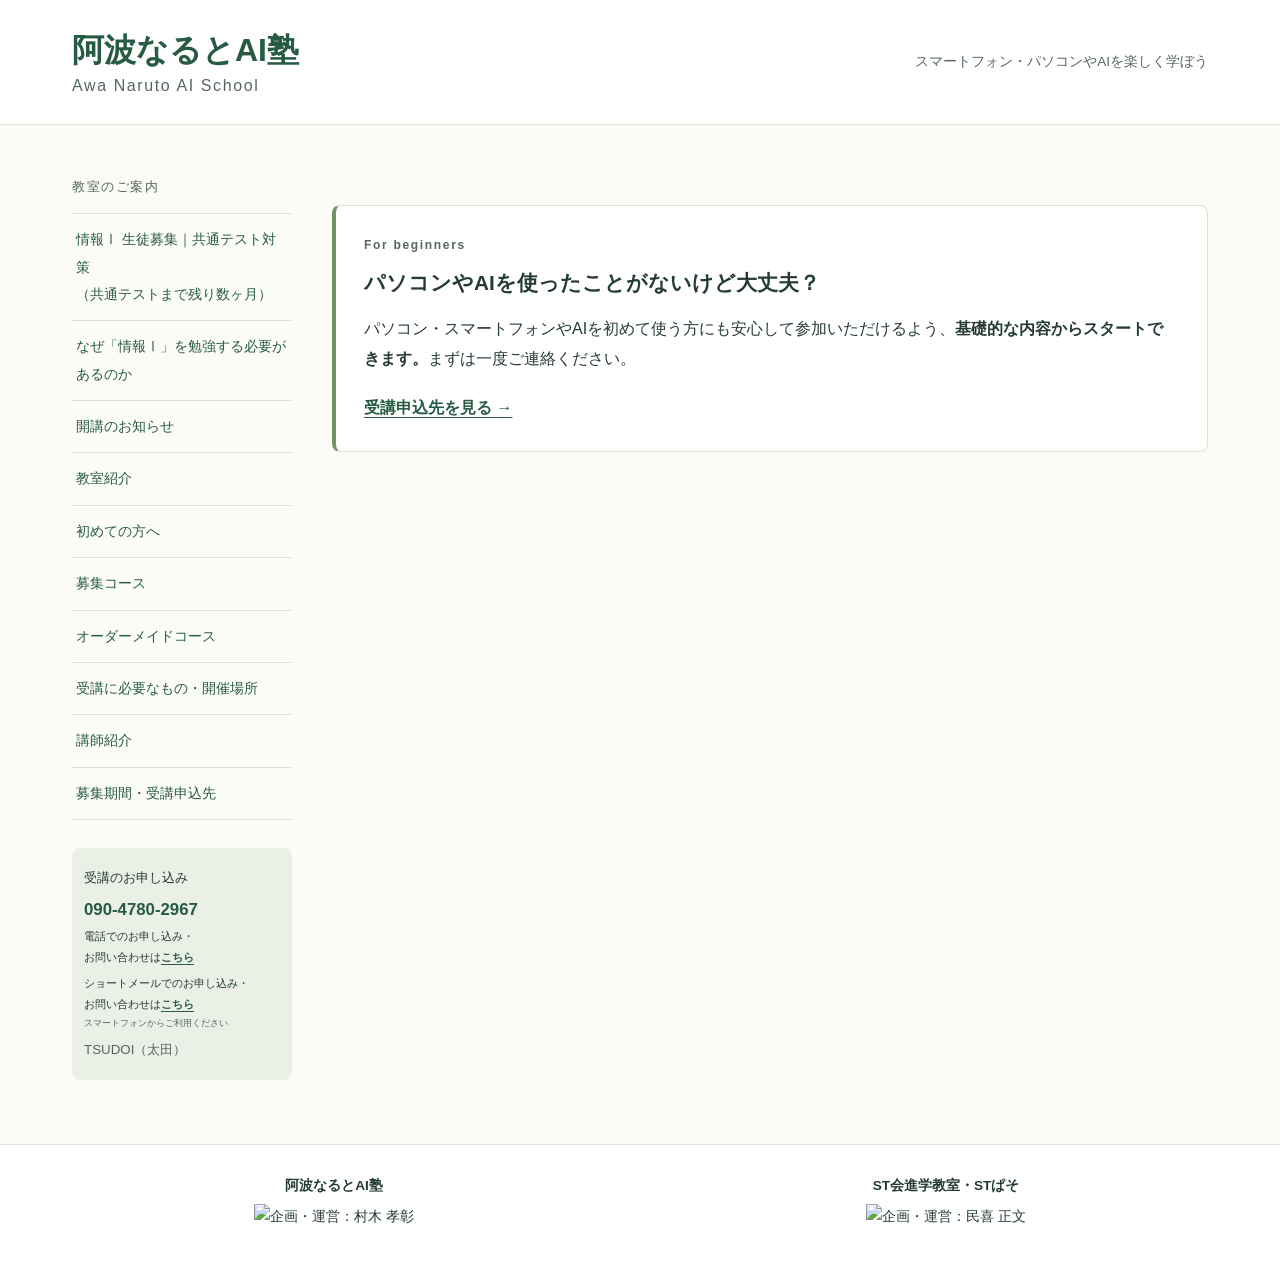
==== src/for-beginners.html @ 3575c4d2 "Initial commit" ====
<!doctype html>
<html lang="ja">
<head>
  <meta charset="UTF-8">
  <meta name="viewport" content="width=device-width, initial-scale=1.0">
  <meta name="description" content="阿波なるとAI塾の初めての方向けご案内。パソコン・スマートフォンやAIを初めて使う方も、基礎的な内容から学べます。">
  <title>初めての方へ｜阿波なるとAI塾</title>
  <link rel="stylesheet" href="style.css">
</head>
<body>
  <a class="skip-link" href="#main">本文へ移動</a>
  <header class="site-header">
    <div class="header-inner">
      <a class="brand" href="index.html#home">阿波なるとAI塾<span lang="en">Awa Naruto AI School</span></a>
      <p class="header-note">スマートフォン・パソコンやAIを楽しく学ぼう</p>
    </div>
  </header>
  <div class="layout">
    <nav class="site-nav" aria-label="メインメニュー">
      <p class="nav-label">教室のご案内</p>
      <ul>
        <li><a href="StudentRecruitmentInformationI.html">情報Ⅰ 生徒募集｜共通テスト対策<br>（共通テストまで残り数ヶ月）</a></li>
        <li><a href="NecessityOfInformationI.html">なぜ「情報Ⅰ」を勉強する必要があるのか</a></li>
        <li><a href="index.html#home">開講のお知らせ</a></li>
        <li><a href="what-you-learn.html">教室紹介</a></li>
        <li><a href="for-beginners.html">初めての方へ</a></li>
        <li><a href="courses.html">募集コース</a></li>
        <li><a href="CustomCourses.html">オーダーメイドコース</a></li>
        <li><a href="locations.html">受講に必要なもの・開催場所</a></li>
        <li><a href="instructor.html">講師紹介</a></li>
        <li><a href="contact.html">募集期間・受講申込先</a></li>
      </ul>
      <div class="nav-contact"><p>受講のお申し込み</p><span class="nav-phone">090-4780-2967</span><p class="contact-options">電話でのお申し込み・<br>お問い合わせは<a href="tel:09047802967">こちら</a></p><p class="contact-options">ショートメールでのお申し込み・<br>お問い合わせは<a href="sms:09047802967">こちら</a><br><small>スマートフォンからご利用ください</small></p><small>TSUDOI（太田）</small></div>
    </nav>
    <main id="main" class="main-content">
      <section id="beginners" class="section beginner-section" aria-labelledby="beginners-title">
        <p class="eyebrow" lang="en">For beginners</p>
        <h2 id="beginners-title">パソコンやAIを使ったことがないけど大丈夫？</h2>
        <p>パソコン・スマートフォンやAIを初めて使う方にも安心して参加いただけるよう、<strong>基礎的な内容からスタートできます。</strong>まずは一度ご連絡ください。</p>
        <a class="text-link" href="contact.html">受講申込先を見る <span aria-hidden="true">→</span></a>
      </section>
    </main>
  </div>
  <footer class="site-footer">
    <div class="footer-groups">
      <div class="footer-group">
        <p><a class="footer-home-link" href="index.html">阿波なるとAI塾</a></p>
        <p><img class="name-image" src="images/Operator_ai_juku_name.png" alt="企画・運営：村木 孝彰"></p>
      </div>
      <div class="footer-group">
        <p><a class="footer-home-link footer-st-link" href="../index.html">ST会進学教室・STぱそ</a></p>
        <p><img class="name-image" src="images/Operator_st_juku_name.png" alt="企画・運営：民喜 正文"></p>
      </div>
    </div>
  </footer>
</body>
</html>
---- src/style.css ----
:root {
  color-scheme: light;
  --ink: #253c33;
  --muted: #55675e;
  --green: #285b43;
  --line: #d9e3d9;
  --paper: #fcfcf7;
}
* { box-sizing: border-box; }
html { scroll-padding-top: 24px; }
body { margin: 0; background: var(--paper); color: var(--ink); font-family: "Noto Sans JP", "Hiragino Kaku Gothic ProN", "Yu Gothic", Meiryo, sans-serif; font-size: 16px; line-height: 1.9; overflow-wrap: anywhere; }
a { color: var(--green); text-underline-offset: .25em; }
a:hover { text-decoration-thickness: 2px; }
a:focus-visible { outline: 3px solid #a54d16; outline-offset: 5px; }
h1, h2, h3, p { margin-top: 0; }
h1, h2, h3 { line-height: 1.5; }
h2 { font-size: clamp(1.4rem, 2.1vw, 1.9rem); margin-bottom: 24px; }
h3 { font-size: 1.25rem; }
p { margin-bottom: 18px; }
p:last-child { margin-bottom: 0; }
.skip-link { position: absolute; top: 10px; left: 16px; padding: 8px 16px; background: white; transform: translateY(-200%); z-index: 2; }
.skip-link:focus { transform: translateY(0); }
.site-header { background: #fff; border-bottom: 1px solid var(--line); }
.header-inner { max-width: 1200px; margin: auto; padding: 26px 32px; display: flex; align-items: center; justify-content: space-between; gap: 24px; }
.brand { font-size: 2rem; font-weight: 700; text-decoration: none; line-height: 1.5; }
.brand span { display: block; font-size: 1rem; font-weight: 400; letter-spacing: .1em; color: var(--muted); }
.header-note { font-size: .85rem; color: var(--muted); margin: 0; }
.layout { max-width: 1200px; margin: 0 auto; padding: 40px 32px 64px; display: grid; grid-template-columns: 220px minmax(0, 1fr); gap: 40px; align-items: start; }
.site-nav { position: sticky; top: 24px; padding-top: 10px; }
.nav-label { font-size: .8rem; color: var(--muted); letter-spacing: .12em; margin-bottom: 14px; }
.site-nav ul { list-style: none; padding: 0; margin: 0; border-top: 1px solid var(--line); }
.site-nav li { border-bottom: 1px solid var(--line); }
.site-nav li a { display: block; padding: 12px 4px; font-size: .9rem; text-decoration: none; }
.site-nav li a:hover { background: #eaf0e6; }
.nav-contact { margin-top: 28px; padding: 18px 12px; background: #eaf0e6; border-radius: 8px; }
.nav-contact p { font-size: .8rem; margin-bottom: 4px; }
.nav-contact a { font-weight: 700; font-size: 1.05rem; white-space: nowrap; }
.nav-contact small { display: block; color: var(--muted); }
.main-content { min-width: 0; }
.hero { position: relative; isolation: isolate; overflow: hidden; background-color: #e9f0df; background-image: linear-gradient(rgb(233 240 223 / 88%), rgb(233 240 223 / 88%)), url("images/img_awa_naruto_ai_0001.png"); background-size: cover; background-position: center; background-repeat: no-repeat; background-attachment: scroll; padding: 48px 40px; border-radius: 12px; }
.eyebrow { font-size: .75rem; letter-spacing: .14em; color: var(--muted); font-weight: 700; margin-bottom: 10px; }
.badge { display: inline-block; padding: 3px 12px; border: 1px solid #b7c9a8; border-radius: 4px; font-size: .8rem; background: #f7faf2; margin: 14px 0; }
h1 { font-size: clamp(2rem, 4vw, 3.2rem); letter-spacing: .04em; margin-bottom: 16px; }
.hero-copy { font-size: clamp(1.1rem, 2vw, 1.4rem); font-weight: 700; line-height: 1.8; }
.hero-notice { font-size: 1rem; font-weight: 400; margin: 22px 0 18px; }
.hero-actions { display: flex; flex-wrap: wrap; gap: 12px; }
.button { display: inline-flex; align-items: center; justify-content: space-between; gap: 20px; padding: 12px 20px; background: var(--green); color: white; border: 1px solid var(--green); border-radius: 6px; text-decoration: none; font-size: .9rem; font-weight: 700; }
.button:hover { background: #1b4230; }
.button-light { color: var(--green); background: #fff; }
.button-light:hover { background: #f0f5eb; }
.section { padding-top: 56px; scroll-margin-top: 10px; }
.beginner-section { padding: 28px; margin-top: 40px; background: #fff; border: 1px solid var(--line); border-left: 4px solid #719465; border-radius: 8px; }
.beginner-section h2 { font-size: 1.3rem; margin-bottom: 16px; }
.text-link { font-weight: 700; }
.course { border: 1px solid #cedcc5; border-radius: 10px; padding: 30px; margin-top: 24px; background: #f0f6e9; }
.general { border-color: #e1d4b3; background: #fcf4e1; }
.course-heading { display: flex; align-items: center; justify-content: space-between; gap: 16px; margin-bottom: 20px; }
.course-heading h3 { font-size: 1.7rem; margin-bottom: 0; }
.course-heading .eyebrow { margin-bottom: 4px; }
.capacity { background: #fff9; border: 1px solid #c1cfb8; border-radius: 30px; padding: 4px 14px; font-size: .85rem; white-space: nowrap; }
.general .capacity { border-color: #d9c8a0; }
.course-details { margin: 24px 0 0; }
.course-details > div { display: grid; grid-template-columns: 105px minmax(0, 1fr); gap: 16px; padding: 16px 0; border-top: 1px solid #253c3326; }
dt { font-weight: 700; }
dt small { font-weight: 400; font-size: .75rem; }
dd { margin: 0; }
.date-list { list-style: none; padding: 0; margin: 0; }
.fee-row { align-items: center; }
.price { display: block; font-size: 2rem; line-height: 1.4; font-variant-numeric: tabular-nums; }
.price span { font-size: 1rem; margin-left: 4px; }
.fee-breakdown { display: block; font-size: .85rem; color: var(--muted); margin-top: 5px; }
.info-grid { display: grid; grid-template-columns: repeat(2, minmax(0, 1fr)); gap: 18px; }
.info-card { border: 1px solid var(--line); padding: 24px; border-radius: 8px; background: white; }
.info-card h3 { font-size: 1rem; color: var(--muted); }
.teacher-card { border-top: 2px solid #749267; padding-top: 24px; }
.teacher-card h3 { font-size: 1.6rem; margin-bottom: 6px; }
.teacher-card h3 span { display: inline-block; font-size: .85rem; color: var(--muted); font-weight: 400; margin-left: 12px; }
.teacher-role { color: var(--muted); }
.education { padding-left: 1.4em; margin: 20px 0; }
.contact-section { padding: 32px; margin-top: 56px; border-radius: 10px; border: 1px solid #cbd9c4; background: #eaf0e3; }
.recruitment { padding-bottom: 24px; margin-bottom: 24px; border-bottom: 1px solid #c4d2be; }
.contact-section h3 { font-size: 1rem; margin-bottom: 12px; }
.contact-name { font-weight: 700; }
.contact-phone { display: inline-block; font-size: clamp(1.5rem, 3.3vw, 2.3rem); font-weight: 700; line-height: 1.6; white-space: nowrap; }
.phone-caption { color: var(--muted); font-size: .8rem; margin: 8px 0 20px; }
address { font-style: normal; }
.site-footer { border-top: 1px solid var(--line); padding: 28px 24px; text-align: center; background: #fff; }
.site-footer p { margin-bottom: 4px; font-size: .85rem; }
.site-footer p:first-child { font-weight: 700; }
@media (max-width: 800px) {
  .header-inner { padding: 20px; flex-direction: column; align-items: flex-start; gap: 10px; }
  .layout { display: block; padding: 20px 20px 40px; }
  .site-nav { position: static; padding: 0; margin-bottom: 24px; }
  .site-nav ul { display: flex; flex-wrap: wrap; gap: 6px; border: 0; }
  .site-nav li { border: 0; }
  .site-nav li a { border: 1px solid var(--line); border-radius: 5px; background: white; padding: 7px 11px; font-size: .8rem; }
  .nav-label { margin-bottom: 8px; }
  .nav-contact { display: none; }
  .hero { padding: 32px 24px; }
  .section { padding-top: 40px; }
  .beginner-section { padding: 24px; }
  .course { padding: 24px; }
  .info-grid { grid-template-columns: 1fr; }
  .contact-section { padding: 24px; margin-top: 40px; }
}
@media (max-width: 480px) {
  .layout { padding-left: 16px; padding-right: 16px; }
  .hero { padding: 28px 20px; }
  .desktop-break { display: none; }
  .hero-actions { flex-direction: column; }
  .button { width: 100%; }
  .course { padding: 22px 18px; }
  .course-heading { gap: 8px; }
  .course-heading h3 { font-size: 1.45rem; }
  .capacity { font-size: .75rem; padding: 3px 10px; }
  .course-details > div { grid-template-columns: 1fr; gap: 6px; }
  dt br { display: none; }
  dt small { margin-left: 8px; }
  .beginner-section, .contact-section { padding: 24px 20px; }
  .teacher-card h3 span { display: block; margin: 4px 0 0; }
}

.learning-page { padding-top: 0; }
.learning-page h1 { font-size: clamp(1.4rem, 2.1vw, 1.9rem); letter-spacing: normal; margin-bottom: 24px; }
.learning-page .hero-actions { margin-top: 28px; }

.learning-site { min-height: 100vh; }
.learning-site .learning-page h2 { margin-top: 48px; }
.learning-site .learning-page h3 { margin-top: 32px; margin-bottom: 16px; }
.learning-site .learning-page ul { padding-left: 1.5em; margin: 0 0 24px; }
.learning-site .learning-page li + li { margin-top: 4px; }

.learning-site .learning-page h4 { font-size: 1.1rem; line-height: 1.5; margin: 24px 0 16px; }

.nav-contact .nav-phone { color: var(--green); font-weight: 700; font-size: 1.05rem; white-space: nowrap; }
.nav-contact .contact-options { font-size: .7rem; }
.nav-contact .contact-options a { font-size: inherit; }
.contact-phone { color: var(--green); }

.contact-access { margin-top: 32px; }
.contact-access .map-label { margin: 24px 0 12px; }
.contact-access .contact-map { display: block; width: 100%; height: 400px; border: 0; }
.contact-access .map-link { margin: 16px 0 0; }
@media (max-width: 800px) {
  .contact-access .contact-map { height: 300px; }
}

.learning-page .learning-hero { padding: 48px 40px; border-radius: 12px; background-color: #e9f0df; background-image: linear-gradient(rgb(233 240 223 / 88%), rgb(233 240 223 / 88%)), url("images/img_awa_naruto_ai_0002.png"); background-size: cover; background-position: center; background-repeat: no-repeat; background-attachment: scroll; }
.learning-page .learning-hero h1 { font-size: clamp(2rem, 3.5vw, 2.8rem); line-height: 1.5; margin-bottom: 0; }
.learning-page .learning-hero .learning-hero-description { margin-top: 24px; }
.learning-page .learning-hero .learning-hero-examples { padding-left: 1.5em; margin: 0 0 24px; }
.learning-page .learning-hero .learning-hero-examples > li + li { margin-top: 18px; }
.learning-page .learning-hero .learning-hero-examples p { margin-top: 18px; }
@media (max-width: 800px) {
  .learning-page .learning-hero { padding: 32px 24px; }
}
@media (max-width: 480px) {
  .learning-page .learning-hero { padding: 28px 20px; }
  .learning-page .learning-hero h1 { font-size: 1.7rem; }
}

#courses .course-education { margin-top: 24px; }

#courses .course.junior-high { background-color: #eef6f8; }

#courses .course.high-school { background-color: #f4f0f8; }

.site-footer .footer-home-link { color: inherit; text-decoration: none; }

.site-footer .footer-st-link { display: inline-block; }

.site-footer .footer-groups { max-width: 1200px; margin: 0 auto; display: grid; grid-template-columns: repeat(2, minmax(0, 1fr)); gap: 24px; }
@media (max-width: 480px) {
  .site-footer .footer-groups { grid-template-columns: 1fr; }
}

.necessity-information-page { color: #000080; font-family: "Hiragino Sans", "Yu Gothic", Meiryo, sans-serif; line-height: 1.6; }
.necessity-information-page h1 { letter-spacing: normal; }
.necessity-information-page a { color: #0000cc; }
.necessity-information-page a:visited { color: #800080; }
.necessity-information-page a:active { color: #cc0000; }
.necessity-information-page .table-scroll { max-width: 100%; overflow-x: auto; }
.necessity-information-page { overflow-wrap: anywhere; }
.necessity-information-page .necessity-information-hero h1 { margin-top: 0; font-size: clamp(1.65rem, 4vw, 2.4rem); line-height: 1.35; }
.necessity-information-page .necessity-information-hero { border-bottom: 3px solid #000080; padding-bottom: 1rem; }
.necessity-information-page .information-summary, .necessity-information-page .information-reason, .necessity-information-page .information-start-early, .necessity-information-page .information-conclusion, .necessity-information-page .information-sources { margin-top: 2rem; }
.necessity-information-page .information-summary h2, .necessity-information-page .information-reason h2, .necessity-information-page .information-start-early h2, .necessity-information-page .information-conclusion h2, .necessity-information-page .information-sources h2 { font-size: clamp(1.25rem, 3vw, 1.65rem); line-height: 1.4; }
.necessity-information-page .information-stat-grid { display: grid; grid-template-columns: repeat(3, minmax(0, 1fr)); gap: 1rem; }
.necessity-information-page .information-stat-card { display: flex; min-height: 8rem; flex-direction: column; justify-content: center; border: 1px solid #9aa9cc; border-radius: .5rem; background: #eef4ff; padding: 1rem; text-align: center; }
.necessity-information-page .information-stat-label { font-weight: 700; }
.necessity-information-page .information-stat-value { display: block; margin-top: .35rem; color: #8b005f; font-size: clamp(1.55rem, 4vw, 2.25rem); line-height: 1.25; }
.necessity-information-page .information-related-link { margin: 1.5rem 0; text-align: right; }
.necessity-information-page .information-related-link a { font-weight: 700; }
.necessity-information-page .information-reason, .necessity-information-page .information-start-early { border-left: .35rem solid #687fb8; padding-left: 1rem; }
.necessity-information-page .information-highlight { border-radius: .35rem; background: #fff3c4; padding: .75rem 1rem; font-size: 1.1rem; text-align: center; }
.necessity-information-page .information-keywords { display: flex; flex-wrap: wrap; gap: .5rem; margin-block: .75rem; padding: 0; list-style: none; }
.necessity-information-page .information-keywords li { border: 1px solid #687fb8; border-radius: 999px; background: #f4f7ff; padding: .25rem .75rem; font-weight: 700; }
.necessity-information-page .information-learning-flow { display: grid; grid-template-columns: repeat(4, minmax(0, 1fr)); gap: 1.5rem; margin-block: 1rem; padding: 0; list-style: none; counter-reset: information-step; }
.necessity-information-page .information-learning-flow-short { grid-template-columns: repeat(3, minmax(0, 1fr)); }
.necessity-information-page .information-learning-flow li { position: relative; display: grid; min-height: 5rem; place-items: center; border: 1px solid #687fb8; border-radius: .5rem; background: #f4f7ff; padding: .75rem; text-align: center; counter-increment: information-step; }
.necessity-information-page .information-learning-flow li::before { position: absolute; top: .2rem; left: .45rem; content: counter(information-step); color: #52689e; font-size: .8rem; font-weight: 700; }
.necessity-information-page .information-learning-flow li:not(:last-child)::after { position: absolute; right: -1.15rem; content: "��"; color: #52689e; font-weight: 700; }
.necessity-information-page .information-score-comparison { width: min(100%, 28rem); border-collapse: collapse; }
.necessity-information-page .information-score-comparison caption { margin-bottom: .4rem; font-weight: 700; text-align: left; }
.necessity-information-page .information-score-comparison th, .necessity-information-page .information-score-comparison td { border: 1px solid #687fb8; padding: .6rem 1rem; text-align: center; }
.necessity-information-page .information-score-comparison thead th { background: #dfe9ff; }
.necessity-information-page .information-conclusion { border: 2px solid #52689e; border-radius: .5rem; background: #eef4ff; padding: 1rem 1.25rem; }
.necessity-information-page .information-conclusion h2 { margin-top: 0; }
.necessity-information-page .information-sources { border-top: 1px solid #9aa9cc; padding-top: 1rem; font-size: .95rem; }
.necessity-information-page .information-sources li + li { margin-top: .75rem; }
.necessity-information-page .information-page-actions { display: flex; flex-wrap: wrap; gap: .75rem 1rem; margin-top: 1.5rem; }
@media (max-width: 900px) {
  .necessity-information-page .information-stat-grid { grid-template-columns: repeat(2, minmax(0, 1fr)); }
  .necessity-information-page .information-learning-flow, .necessity-information-page .information-learning-flow-short { grid-template-columns: 1fr; gap: 1.5rem; }
  .necessity-information-page .information-learning-flow li:not(:last-child)::after { right: auto; bottom: -1.35rem; content: "��"; }
}
@media (max-width: 480px) {
  .necessity-information-page .information-stat-grid { grid-template-columns: 1fr; }
  .necessity-information-page .information-related-link { text-align: left; }
  .necessity-information-page .information-reason, .necessity-information-page .information-start-early { padding-left: .75rem; }
}

.information-recruitment-page { overflow-wrap: anywhere; }
.information-recruitment-page .information-recruitment-title { margin-top: 0; font-size: clamp(1.5rem, 3vw, 2rem); }
.information-recruitment-page .information-course-section, .information-recruitment-page .information-location { margin-block: 1.75rem; }
.information-recruitment-page .information-course-section h2, .information-recruitment-page .information-location h2 { border-bottom: 2px solid #6b5cad; padding-bottom: .25rem; font-size: clamp(1.25rem, 2.5vw, 1.6rem); }
.information-recruitment-page .information-course-subtitle { color: #bc4d00; font-size: 1.17rem; }
.information-recruitment-page .information-schedule { font-size: clamp(1.2rem, 3vw, 1.5rem); }
.information-recruitment-page .information-key-message { border-left: .3rem solid #6b5cad; background: rgb(245 242 255 / 80%); padding: .5rem 1rem; }
.information-recruitment-page .information-key-message p:first-child { margin-top: .5rem; }
.information-recruitment-page .information-key-message p:last-child { margin-bottom: .5rem; }
.information-recruitment-page .information-details { margin: 0; border: 1px solid #b8b8d8; }
.information-recruitment-page .information-details div { display: grid; grid-template-columns: minmax(8rem, 25%) 1fr; }
.information-recruitment-page .information-details div + div { border-top: 1px solid #b8b8d8; }
.information-recruitment-page .information-details dt, .information-recruitment-page .information-details dd { margin: 0; padding: .65rem .75rem; }
.information-recruitment-page .information-details dt { background: rgb(232 232 248 / 90%); font-weight: 700; }
.information-recruitment-page .information-pending { font-weight: 700; }
.information-recruitment-page .information-subject-list { padding-left: 1.5rem; }
.information-recruitment-page .information-note { border-left: .25rem solid #b8b8d8; padding-left: .75rem; font-size: .9rem; }
@media (max-width: 480px) {
  .information-recruitment-page .information-details div { grid-template-columns: 1fr; }
  .information-recruitment-page .information-details dd { padding-top: .35rem; }
}

.name-image {
  display: inline-block;
  max-width: 100%;
  height: auto;
  vertical-align: middle;
}

/* ��3���ʃe�X�g���O�΍�R�[�X��p */
#courses .course.exam-prep-course { background-color: #fff1e8; border-color: #ead4c4; }
#courses .course.high-school-foundation { background-color: #f9eef2; border-color: #e8cfd7; }

/* index.html �g�b�v�q�[���[�̔w�i�摜�����₷���\�� */
#home.hero { background-image: linear-gradient(rgb(233 240 223 / 70%), rgb(233 240 223 / 70%)), url("images/img_awa_naruto_ai_0001.png"); }

/* ���T���k��W�y�[�W��p�̔w�i�摜 */
.main-content.information-recruitment-page { background-image: linear-gradient(rgb(252 252 247 / 68%), rgb(252 252 247 / 68%)), url("images/img_awa_naruto_ai_0008.png"); background-size: cover; background-position: center; background-repeat: no-repeat; background-attachment: scroll; padding: 5mm; }


/* ���T�w�K���R�y�[�W�̔w�i�摜�Ɩ{���]�� */
.main-content.necessity-information-page { background-image: url("images/img_awa_naruto_ai_0006.png"); background-size: cover; background-position: center; background-repeat: no-repeat; background-attachment: scroll; padding: 5mm; }


/* ��W�R�[�X�ꗗ */
.course-list-box { margin: 24px 0; background-image: url("images/img_awa_naruto_ai_0002.png"); background-size: cover; background-position: center; background-repeat: no-repeat; }
.course-list-box ul { margin: 0; padding-left: 1.5em; }
.course-list-box li + li { margin-top: 4px; }


/* �����Љ�y�[�W�̗v��g��艺�ɔw�i�摜��\�� */
.learning-page .learning-content { background-image: url("images/img_awa_naruto_ai_0005.png"); background-size: cover; background-position: center; background-repeat: no-repeat; background-attachment: scroll; padding: 5mm; }


/* �I�[�_�[���C�h�R�[�X��p�̔w�i�摜 */
.custom-courses-page .beginner-section {
  background-image: url("images/img_awa_naruto_ai_0003.png");
  background-size: cover;
  background-position: center;
  background-repeat: no-repeat;
}
.custom-courses-page .custom-courses-content {
  display: flow-root;
  background-image: url("images/img_awa_naruto_ai_0004.png");
  background-size: cover;
  background-position: center;
  background-repeat: no-repeat;
}
.custom-courses-page .custom-courses-content .course,
.custom-courses-page .custom-courses-content .contact-section {
  background-color: transparent;
}


/* �g�b�v�y�[�W�㔼�̖{����p�w�i */
.main-content > section[aria-labelledby="naruto-ai-title"] {
  background-image: url("images/img_awa_naruto_ai_0006.png");
  background-size: cover;
  background-position: center;
  background-repeat: no-repeat;
  background-attachment: scroll;
  padding: 5mm;
}
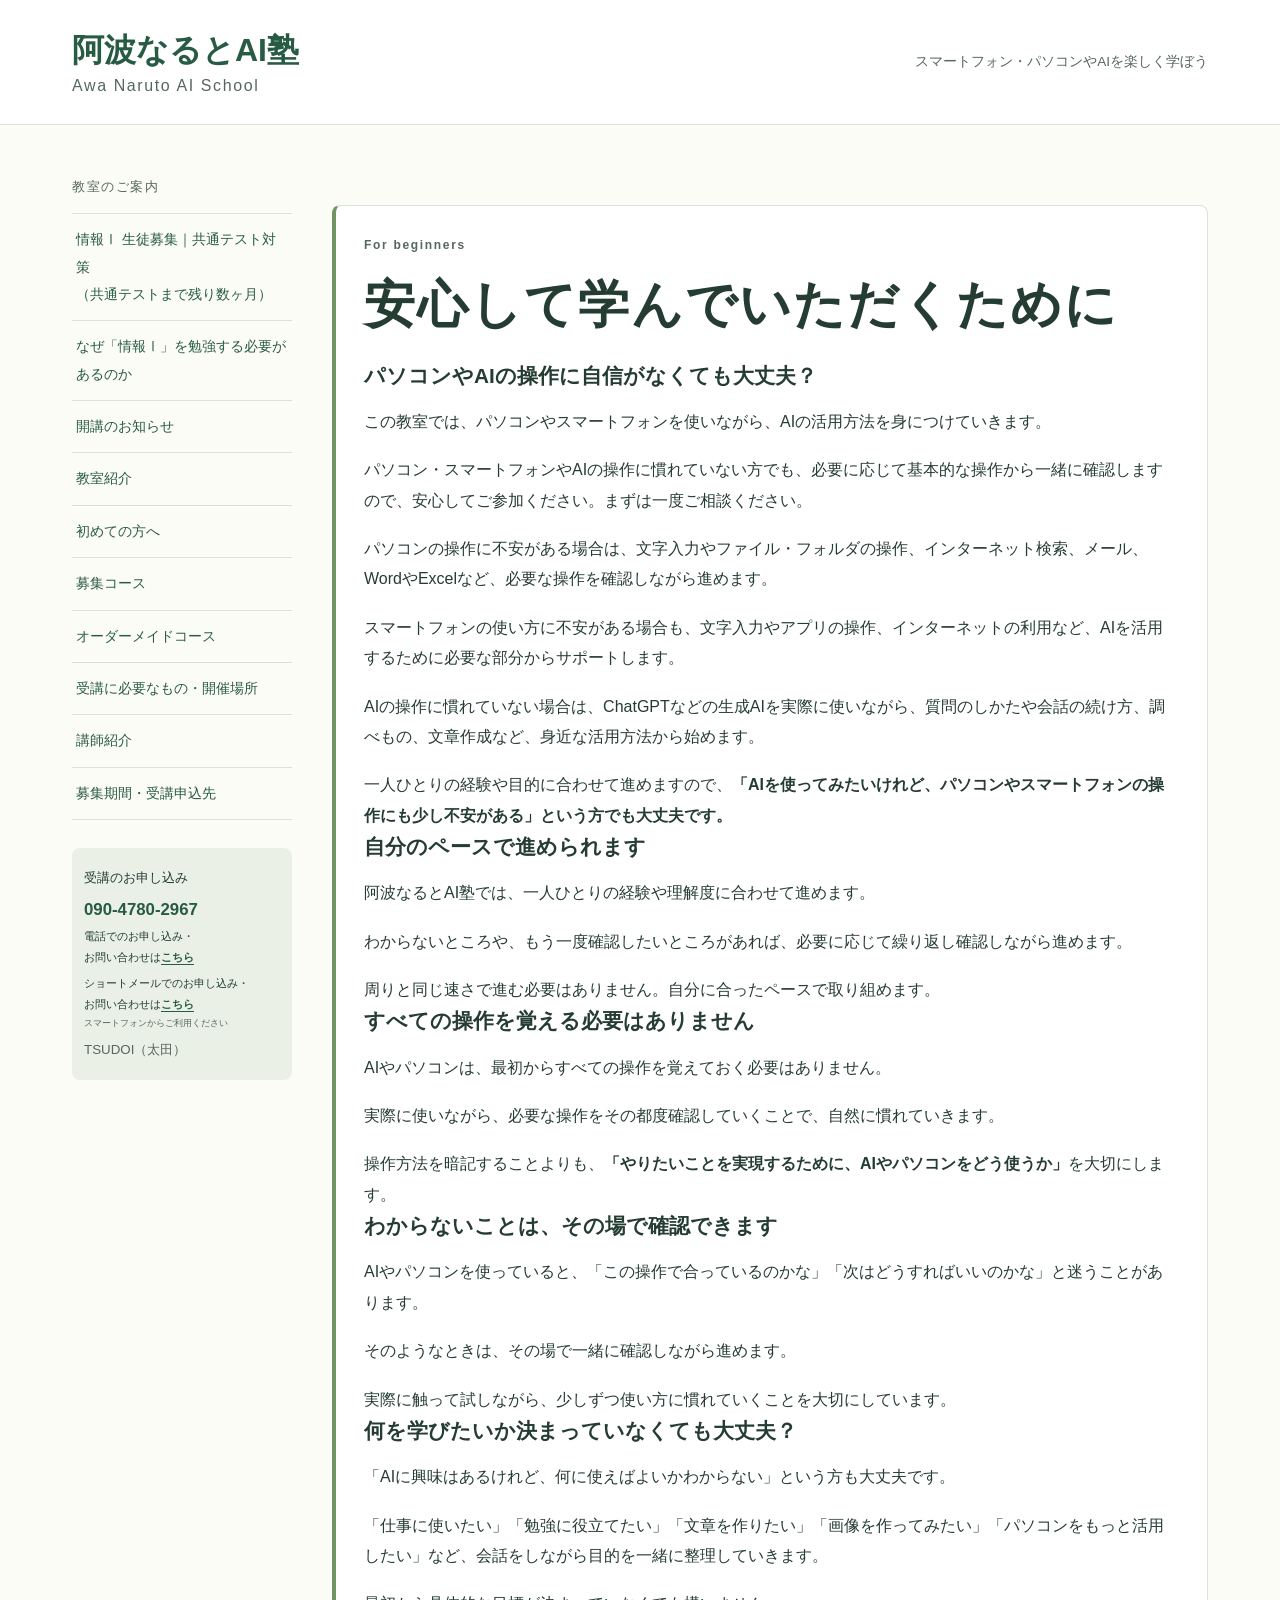
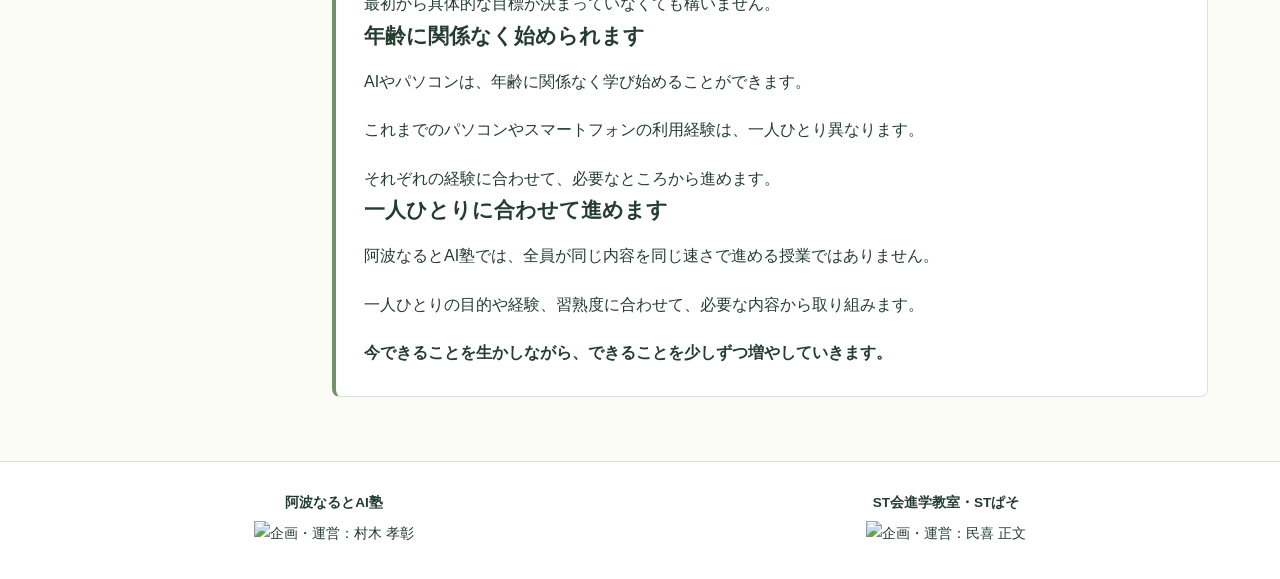
==== commit 0ae27c9d: "Update beginner guidance page" ====
--- a/src/for-beginners.html
+++ b/src/for-beginners.html
@@ -35,9 +35,52 @@
     <main id="main" class="main-content">
       <section id="beginners" class="section beginner-section" aria-labelledby="beginners-title">
         <p class="eyebrow" lang="en">For beginners</p>
-        <h2 id="beginners-title">パソコンやAIを使ったことがないけど大丈夫？</h2>
-        <p>パソコン・スマートフォンやAIを初めて使う方にも安心して参加いただけるよう、<strong>基礎的な内容からスタートできます。</strong>まずは一度ご連絡ください。</p>
-        <a class="text-link" href="contact.html">受講申込先を見る <span aria-hidden="true">→</span></a>
+        <h1 id="beginners-title">安心して学んでいただくために</h1>
+        <section aria-labelledby="beginner-comfort-title">
+          <h2 id="beginner-comfort-title">パソコンやAIの操作に自信がなくても大丈夫？</h2>
+          <p>この教室では、パソコンやスマートフォンを使いながら、AIの活用方法を身につけていきます。</p>
+          <p>パソコン・スマートフォンやAIの操作に慣れていない方でも、必要に応じて基本的な操作から一緒に確認しますので、安心してご参加ください。まずは一度ご相談ください。</p>
+          <p>パソコンの操作に不安がある場合は、文字入力やファイル・フォルダの操作、インターネット検索、メール、WordやExcelなど、必要な操作を確認しながら進めます。</p>
+          <p>スマートフォンの使い方に不安がある場合も、文字入力やアプリの操作、インターネットの利用など、AIを活用するために必要な部分からサポートします。</p>
+          <p>AIの操作に慣れていない場合は、ChatGPTなどの生成AIを実際に使いながら、質問のしかたや会話の続け方、調べもの、文章作成など、身近な活用方法から始めます。</p>
+          <p>一人ひとりの経験や目的に合わせて進めますので、<strong>「AIを使ってみたいけれど、パソコンやスマートフォンの操作にも少し不安がある」という方でも大丈夫です。</strong></p>
+        </section>
+        <section aria-labelledby="beginner-pace-title">
+          <h2 id="beginner-pace-title">自分のペースで進められます</h2>
+          <p>阿波なるとAI塾では、一人ひとりの経験や理解度に合わせて進めます。</p>
+          <p>わからないところや、もう一度確認したいところがあれば、必要に応じて繰り返し確認しながら進めます。</p>
+          <p>周りと同じ速さで進む必要はありません。自分に合ったペースで取り組めます。</p>
+        </section>
+        <section aria-labelledby="beginner-remember-title">
+          <h2 id="beginner-remember-title">すべての操作を覚える必要はありません</h2>
+          <p>AIやパソコンは、最初からすべての操作を覚えておく必要はありません。</p>
+          <p>実際に使いながら、必要な操作をその都度確認していくことで、自然に慣れていきます。</p>
+          <p>操作方法を暗記することよりも、<strong>「やりたいことを実現するために、AIやパソコンをどう使うか」</strong>を大切にします。</p>
+        </section>
+        <section aria-labelledby="beginner-questions-title">
+          <h2 id="beginner-questions-title">わからないことは、その場で確認できます</h2>
+          <p>AIやパソコンを使っていると、「この操作で合っているのかな」「次はどうすればいいのかな」と迷うことがあります。</p>
+          <p>そのようなときは、その場で一緒に確認しながら進めます。</p>
+          <p>実際に触って試しながら、少しずつ使い方に慣れていくことを大切にしています。</p>
+        </section>
+        <section aria-labelledby="beginner-goals-title">
+          <h2 id="beginner-goals-title">何を学びたいか決まっていなくても大丈夫？</h2>
+          <p>「AIに興味はあるけれど、何に使えばよいかわからない」という方も大丈夫です。</p>
+          <p>「仕事に使いたい」「勉強に役立てたい」「文章を作りたい」「画像を作ってみたい」「パソコンをもっと活用したい」など、会話をしながら目的を一緒に整理していきます。</p>
+          <p>最初から具体的な目標が決まっていなくても構いません。</p>
+        </section>
+        <section aria-labelledby="beginner-age-title">
+          <h2 id="beginner-age-title">年齢に関係なく始められます</h2>
+          <p>AIやパソコンは、年齢に関係なく学び始めることができます。</p>
+          <p>これまでのパソコンやスマートフォンの利用経験は、一人ひとり異なります。</p>
+          <p>それぞれの経験に合わせて、必要なところから進めます。</p>
+        </section>
+        <section aria-labelledby="beginner-individual-title">
+          <h2 id="beginner-individual-title">一人ひとりに合わせて進めます</h2>
+          <p>阿波なるとAI塾では、全員が同じ内容を同じ速さで進める授業ではありません。</p>
+          <p>一人ひとりの目的や経験、習熟度に合わせて、必要な内容から取り組みます。</p>
+          <p><strong>今できることを生かしながら、できることを少しずつ増やしていきます。</strong></p>
+        </section>
       </section>
     </main>
   </div>
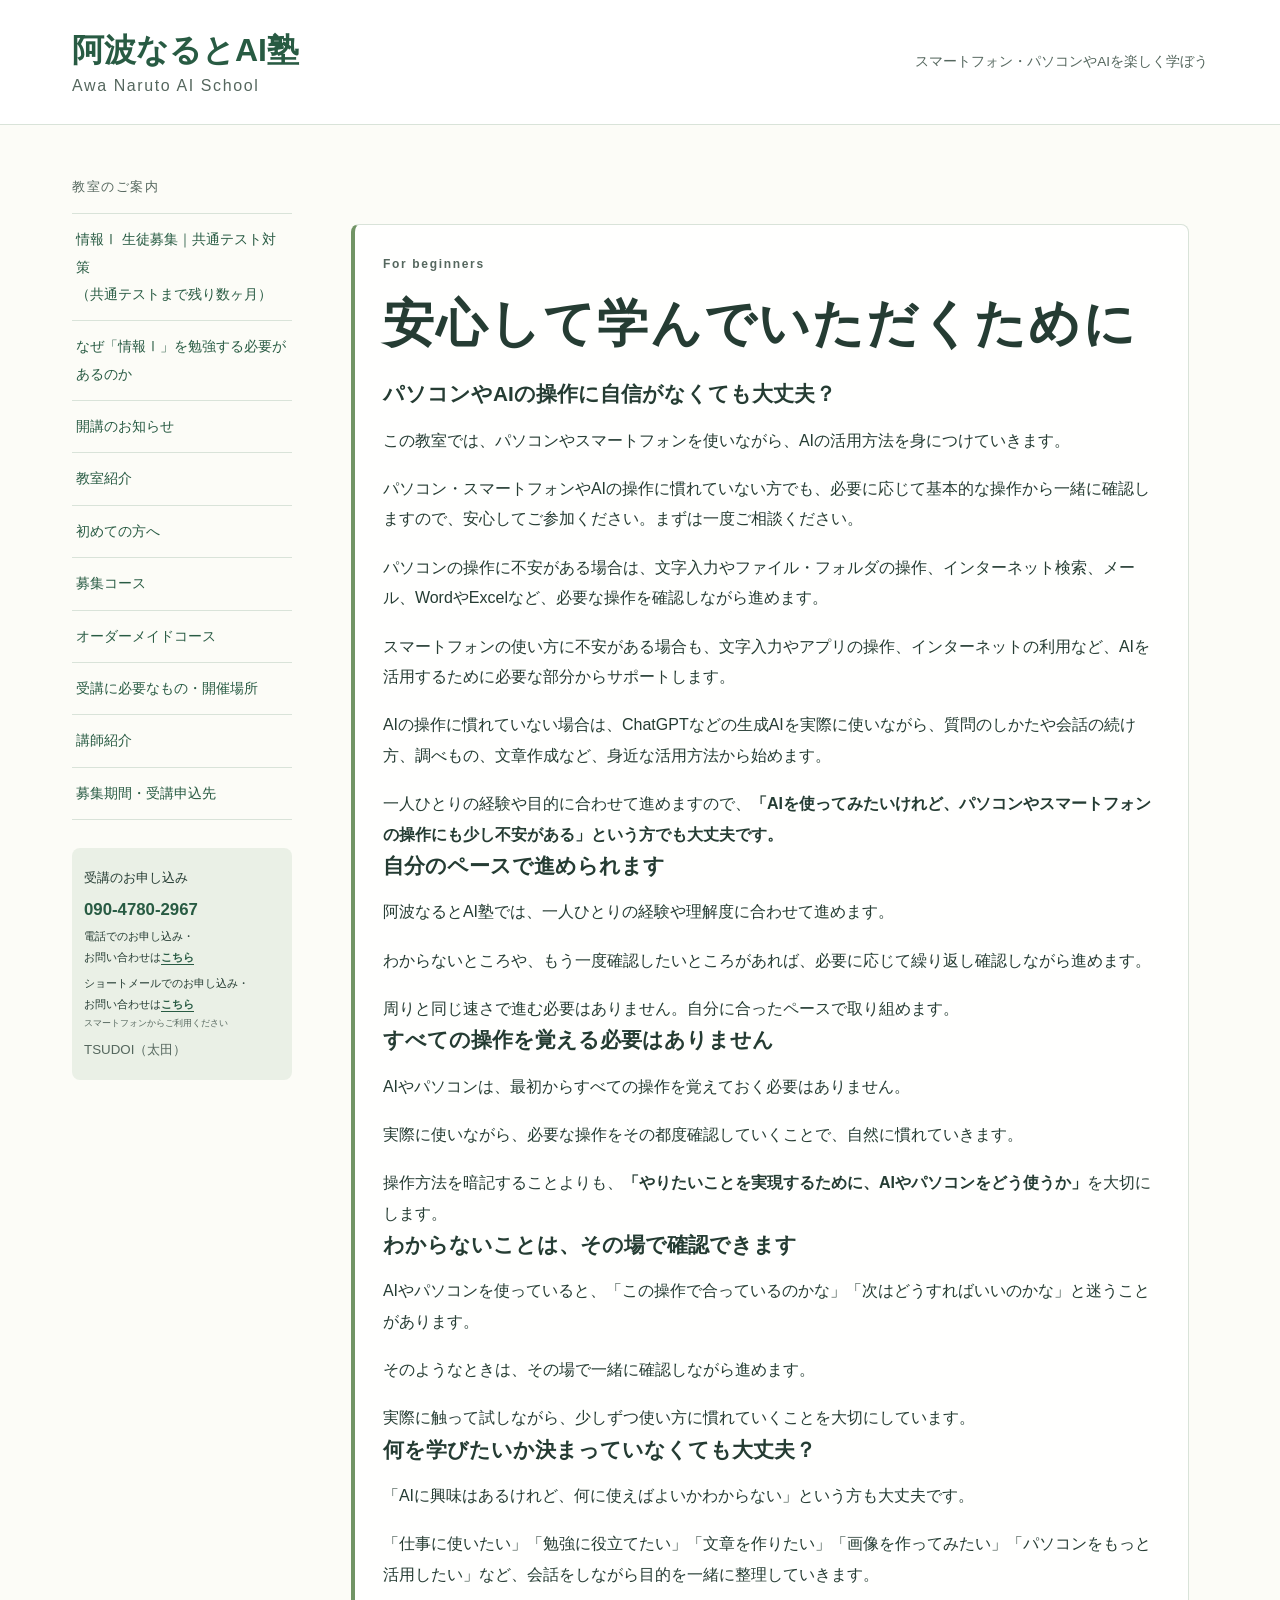
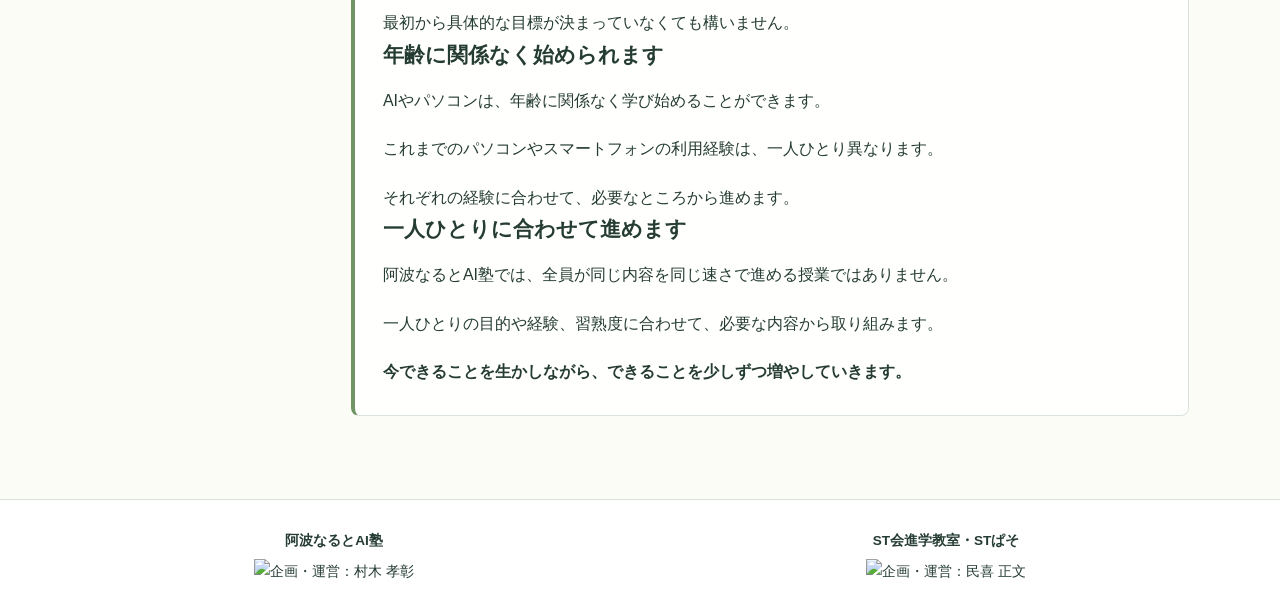
==== commit 128b3007: "Set beginner page background image" ====
--- a/src/for-beginners.html
+++ b/src/for-beginners.html
@@ -32,7 +32,7 @@
       </ul>
       <div class="nav-contact"><p>受講のお申し込み</p><span class="nav-phone">090-4780-2967</span><p class="contact-options">電話でのお申し込み・<br>お問い合わせは<a href="tel:09047802967">こちら</a></p><p class="contact-options">ショートメールでのお申し込み・<br>お問い合わせは<a href="sms:09047802967">こちら</a><br><small>スマートフォンからご利用ください</small></p><small>TSUDOI（太田）</small></div>
     </nav>
-    <main id="main" class="main-content">
+    <main id="main" class="main-content beginner-page">
       <section id="beginners" class="section beginner-section" aria-labelledby="beginners-title">
         <p class="eyebrow" lang="en">For beginners</p>
         <h1 id="beginners-title">安心して学んでいただくために</h1>
--- a/src/style.css
+++ b/src/style.css
@@ -258,6 +258,8 @@
 
 /* ���T���k��W�y�[�W��p�̔w�i�摜 */
 .main-content.information-recruitment-page { background-image: linear-gradient(rgb(252 252 247 / 68%), rgb(252 252 247 / 68%)), url("images/img_awa_naruto_ai_0008.png"); background-size: cover; background-position: center; background-repeat: no-repeat; background-attachment: scroll; padding: 5mm; }
+.main-content.beginner-page { background-image: linear-gradient(rgb(252 252 247 / 70%), rgb(252 252 247 / 70%)), url("images/img_awa_naruto_ai_0008.png"); background-size: cover; background-position: center; background-repeat: no-repeat; background-attachment: scroll; padding: 5mm; }
+.main-content.beginner-page .beginner-section { background-color: rgb(255 255 255 / 88%); }
 
 
 /* ���T�w�K���R�y�[�W�̔w�i�摜�Ɩ{���]�� */
